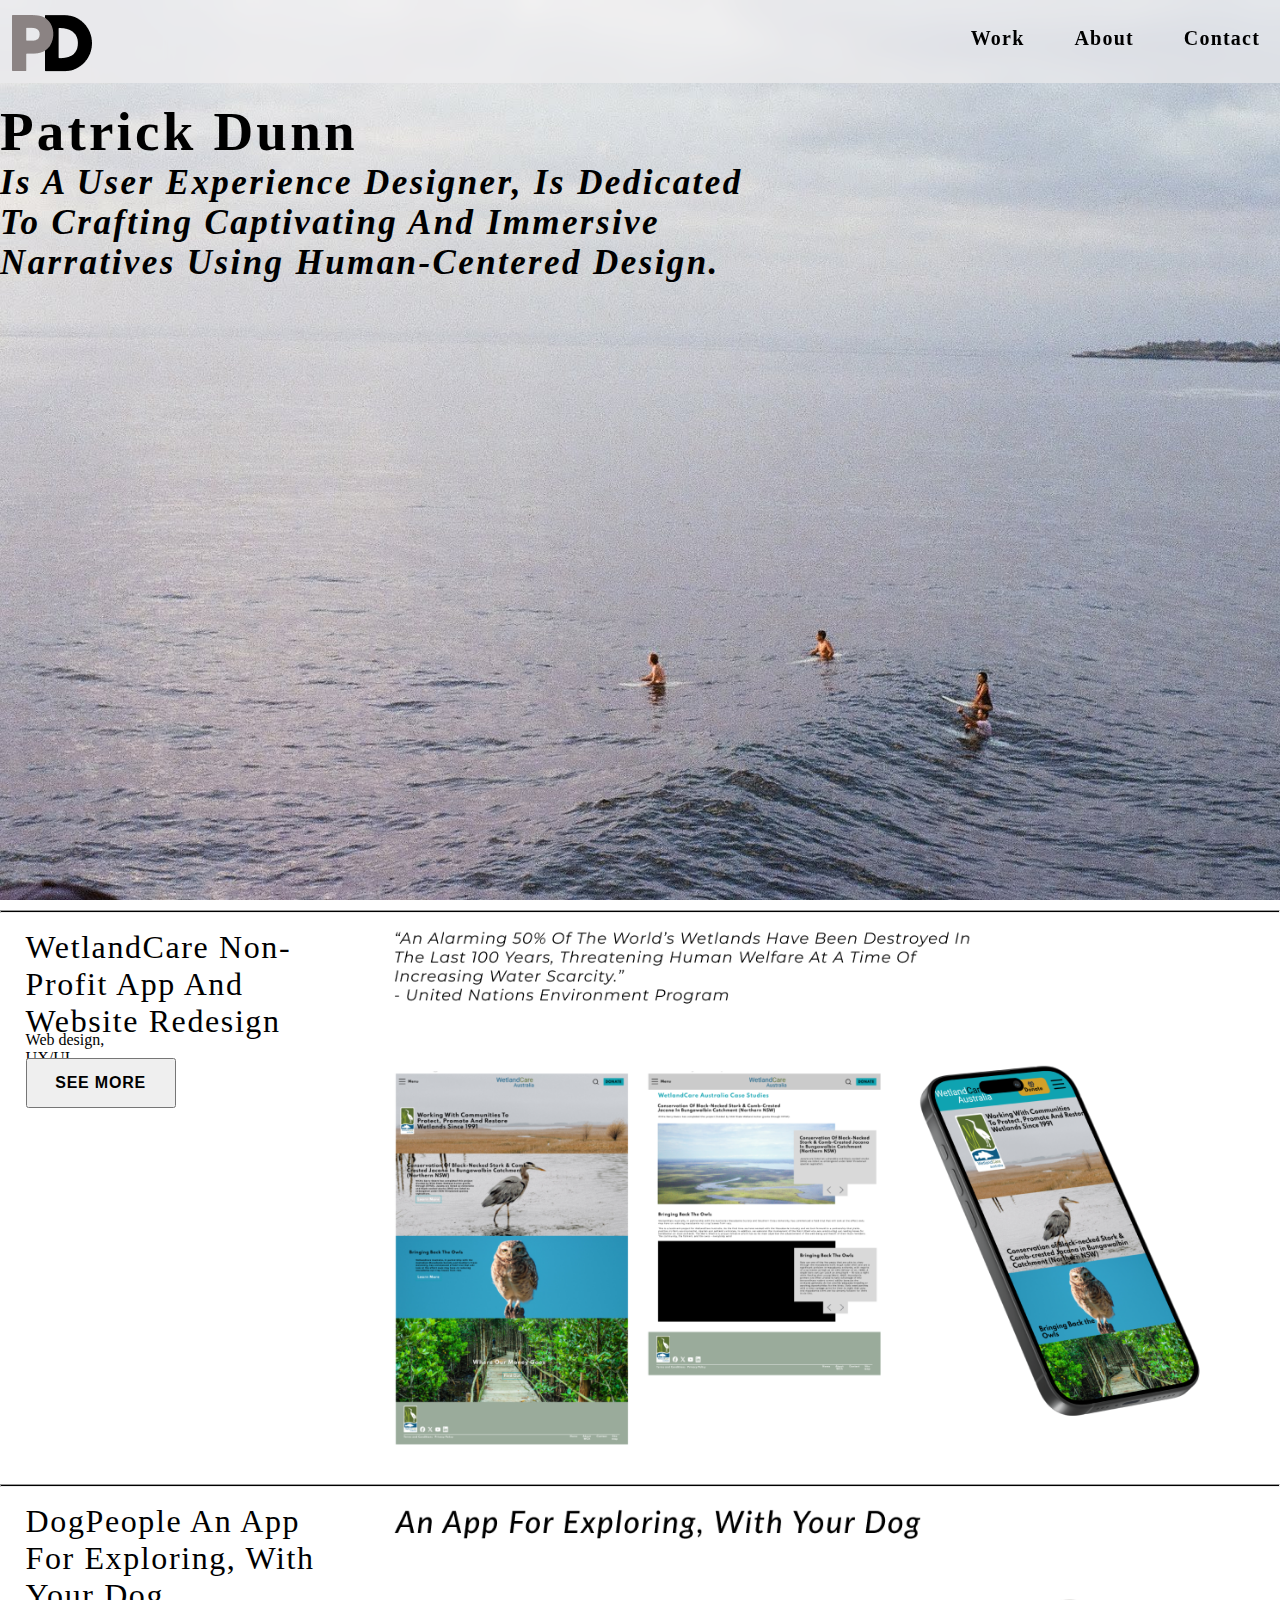
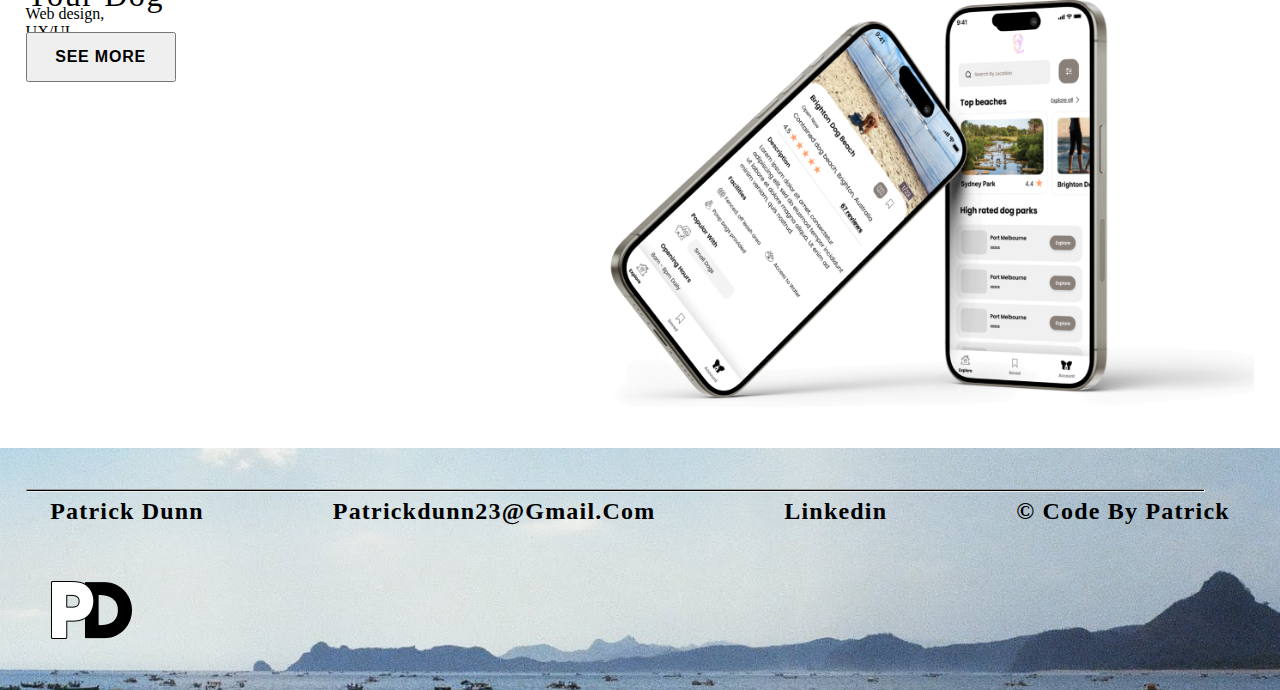
==== index.html @ 3eb5d80b "Commit" ====
<!DOCTYPE html>
<html>
    <head>
        <link rel="stylesheet" href="css/style.css">
        <title>
        </title>
    </head>
    <body>
    <div class="heroimg">
        
    <!--Header and Nav       -->
        <header >
            <div class="inline-block ">
                <div class="logo">
                    <img src="images/PD Logo.png" alt="">
                </div>
            <ul class="inline-block Nav">
                <li class="NavBut">Work </li> 
                <li class="NavBut">About</li>
                <li class="NavBut">Contact</li>
            </ul>
            </div>
        </header>
        
        <!--Hero Image and words       -->
        <section >
            <h1>Patrick Dunn
            </h1>
            <h2>Is a user experience  designer, 
                is dedicated to crafting  captivating 
                and immersive narratives 
                using human-centered design.
            </h2>
        </section>
    </div>

        <!--WetlandCare section        -->
        <hr class="hrcase">
        <section class="casestudy">
                
                <div>
                    <h4>WetlandCare
                        non-profit app 
                        and website 
                        redesign
                    </h4>

                    <p class="skills">Web design, UX/UI</p>
                    <button class="button">See More</button>
                </div>
                <div >
                    <img src="images/wetlandhero.png" alt="" class="caseimage">
                </div>
            </section>

        <!--Dog People section        -->
            <hr class="hrcase">
        <section class="casestudy"> 
                <div>
                    <h4>DogPeople
                        An App for 
                        exploring, with
                        your dog
                    </h4>

                    <p class="skills">Web design, UX/UI</p>
                    <button class="button">See More</button>
                </div>
                    
                <div >
                    <img src="images/dogapphero.png" alt="" class="caseimage">
                </div>
            </section>
            
        
          <!--Footer section        -->  
        <footer>
            
            <ul class="footername">
        
                <li>Patrick Dunn</li>
                <li >patrickdunn23@gmail.com</li>
                <li>Linkedin</li>
                <li>© Code by Patrick</li>
            </ul>
            <hr class="hrfooter">
            <ul > 
            </ul>
            <div class="footerlogo ">
                <img src="images/pd 2 logo.png" alt="">
            </div>
        </footer>
    </body>

</html>
---- css/style.css ----
* {
    margin: 0;
    padding: 0;
    box-sizing: border-box;
}

.inline-block {
    display:flex;
    padding: 10px; 
}
body{
    margin: 0;
}

header{
width: 100%;
z-index: 1000;
background: rgba(241, 240, 242, 0.60);
backdrop-filter: blur(10px);
position: fixed;

}

.logo{
    display: flex;
    align-items: center; 
}

.Nav{
    width: 70%;
    display: inline-flex;
    justify-content: flex-end;
    align-items: center;
    gap: 50px;
    margin-left: auto;
    color: black;
    font-family: Lato;
    font-size: 20px;
    font-style: normal;
    font-weight: 800;
    line-height: normal;
    letter-spacing: 1.2px;
    text-transform: capitalize; 
}

.NavBut{
height: 30px;
}
.NavBut:hover{
    text-shadow:  0px 0px 7px #EF9A63; 
}

.button{
    color: black;
    font-size: 16px;
    font-family:Arial, Helvetica, sans-serif;
    font-weight: 800;
    text-transform: uppercase;
    letter-spacing: 0.8px;
    word-wrap: break-word;
    width: 150px;
    height: 50px;
    flex-shrink: 0;
}

footer{
    background-image: url(../images/homepagerfooterimage.png);
    background-repeat: no-repeat;
    background-size: cover;
    padding: 2%;
}



.footerlogo{
    display: flex;
    justify-content: flex-start;
    align-items: center;
    padding: 2%;
}

.footername{
    display: flex;
    vertical-align: top;
    padding: 2%;
    justify-content: space-between; 
    color: #000;
    font-family: Lato;
    font-size: 24px;
    font-style: normal;
    font-weight: 800;
    line-height: normal;
    letter-spacing: 1.2px;
    text-transform: capitalize;
}

ul li {
    display: inline-block;
    vertical-align: top;
}

.heroimg{
    background-image: url(../images/homepagehero.jpg);
    background-size: cover;
    background-repeat: no-repeat;
    height: 100vh;
}

h1{
    display: flex;
    padding-top: 100px;
    padding-right: 27px;
    align-items: center;
    flex-shrink: 0;
    color: #000;
    font-family: Lato;
    font-size: 55px;
    font-style: normal;
    font-weight: 800;
    line-height: normal;
    letter-spacing: 3.2px;
    text-transform: capitalize;
}

h2{
    display: flex;
    width: 800px;
    
    padding: 0px 16px 13px 0px;
    align-items: center;
    flex-shrink: 0;
    color: #000;
    font-family: Lato;
    font-size: 35px;
    font-style: italic;
    font-weight: 700;
    line-height: normal;
    letter-spacing: 2.4px;
    text-transform: capitalize;
}

h4{
    color: #000;
    font-family: Lato;
    font-size: 32px;
    font-style: normal;
    font-weight: 500;
    line-height: normal;
    letter-spacing: 1.6px;
    text-transform: capitalize;
    width: 300px;
}


.skills{
    display: flex;
    width: 121px;
    height: 18px;
    justify-content: center;
    align-items: center;
    flex-shrink: 0;
}

.casestudy{
    width: cover;
    display: grid;
    grid-template-columns: 30% 70% ;
    padding: 2%;
}

.caseimage{
   width: 100%;
   height: auto;
}

.hrcase{
    background-color: black;
    height: 3px;
    width: 100%;
   transform: translateY(10px);
}
.hrfooter{
    background-color: black;
    height: 3px;
    width: 96%;
   transform: translateY(-60px);
}

.headerPadding{
    height: 400px;
    padding-top: 100px;
    
}
.hrabout{
    background-color: black;
    height: 3px;
    width: 100%;
}
.flexContainer{
    display: flex;
    margin: 10px;
    padding: 10px;

}
.metext{
    color: #000;
    font-family: Lato;
    font-size: 24px;
    font-style: normal;
    font-weight: 500;
    line-height: normal;
    letter-spacing: 1.6px;
    text-transform: capitalize;
    width: 300px;
}

#row {
    background-color: #FFF7DE;
    
  }

  .flex_item {
    padding:10px;
    margin: 10px;
    background-color: orange;
    color: white;
  }
  .profilePic{
    width: 60%;
  }
  .footerBackround{

  }
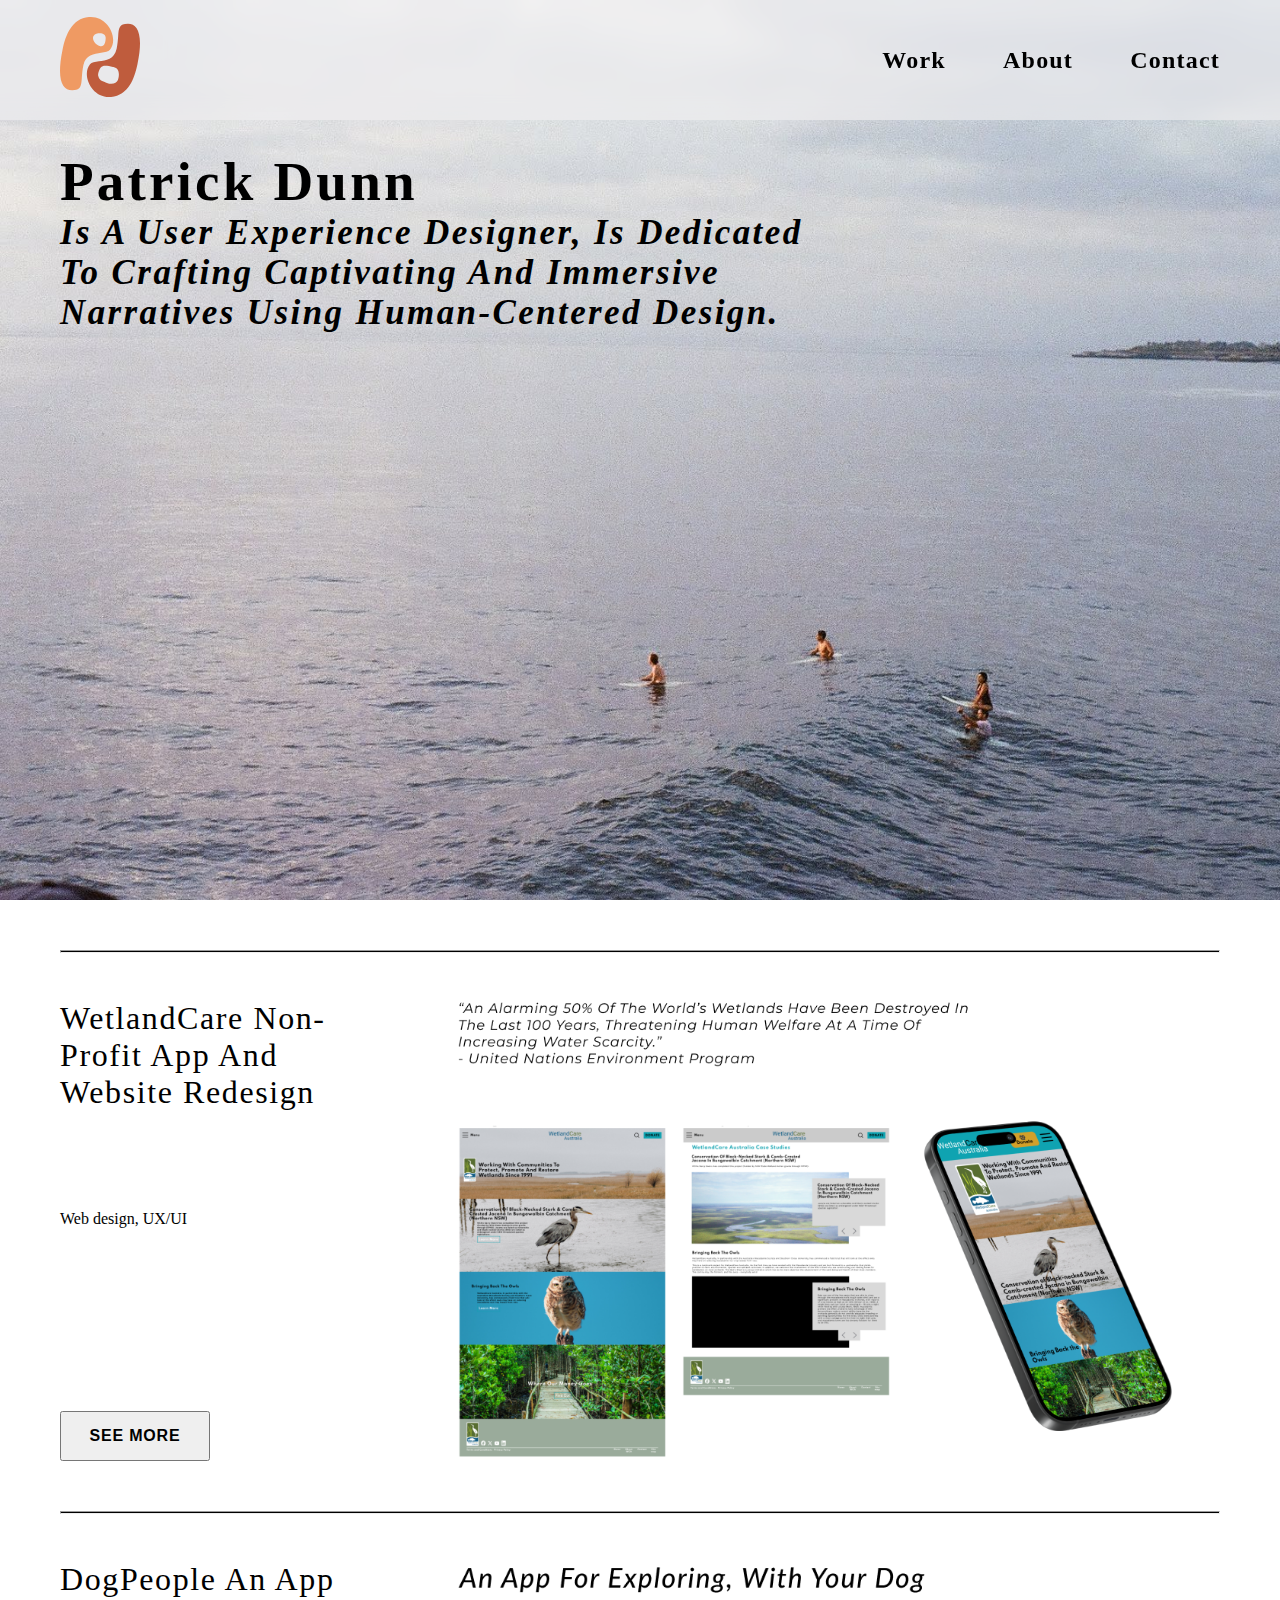
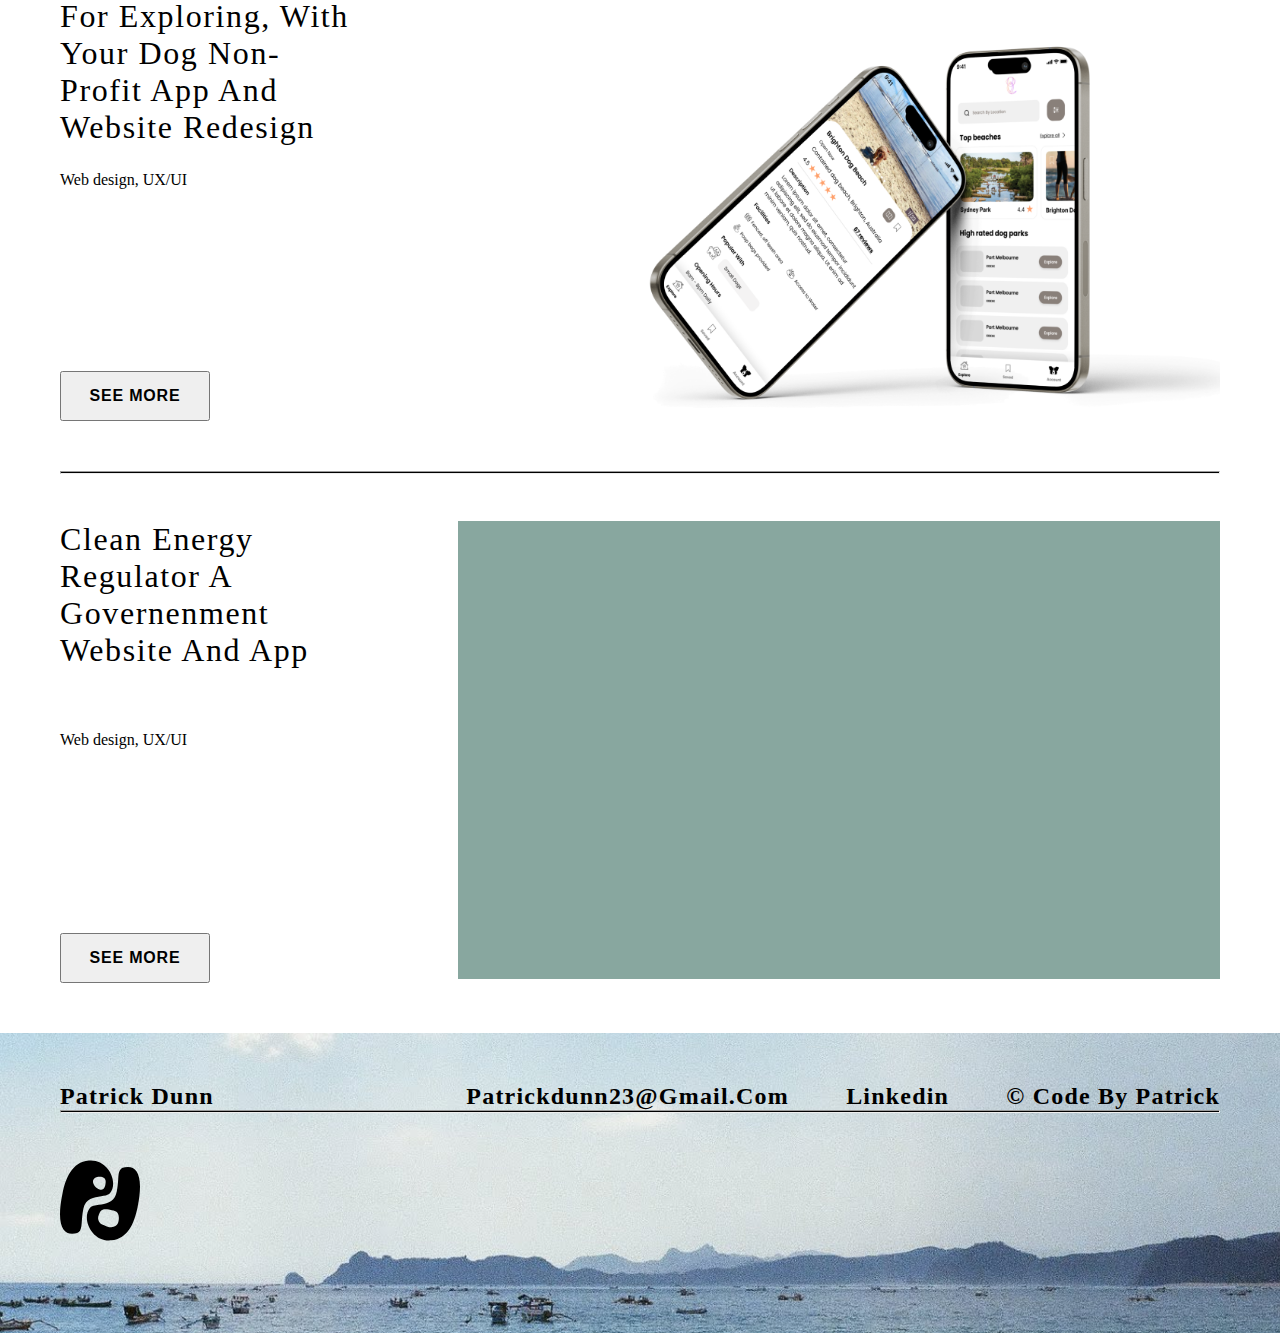
==== commit 601373d5: "working" ====
--- a/index.html
+++ b/index.html
@@ -9,16 +9,20 @@
     <div class="heroimg">
         
     <!--Header and Nav       -->
-        <header >
-            <div class="inline-block ">
-                <div class="logo">
-                    <img src="images/PD Logo.png" alt="">
-                </div>
-            <ul class="inline-block Nav">
-                <li class="NavBut">Work </li> 
-                <li class="NavBut">About</li>
-                <li class="NavBut">Contact</li>
-            </ul>
+    <header>
+     
+        <div class="head">
+            <ul class="headerContents">
+                    <div class="headerSpacing">
+                        <img src="images/New Logo.svg" alt="">
+                    </div>
+                    <div >
+                        <li class="navoptions">Work</li>
+                        <li class="navoptions">About</li>
+                        <li class="navoptions">Contact </li>
+                    </div>
+                  
+                </ul>            
             </div>
         </header>
         
@@ -33,62 +37,87 @@
             </h2>
         </section>
     </div>
+<!--WetlandCare section        -->
+<hr class="hrcase">
+<section class="WorkGrid">
+        
+        <div class="gridRows">
+            <h4 class="caseTitle">WetlandCare
+                non-profit app 
+                and website 
+                redesign
+            </h4>
 
-        <!--WetlandCare section        -->
-        <hr class="hrcase">
-        <section class="casestudy">
-                
-                <div>
-                    <h4>WetlandCare
-                        non-profit app 
-                        and website 
-                        redesign
-                    </h4>
+            <p class="skills">Web design, UX/UI</p>
+            <div class="caseButton">
+            <button class="button">See More</button>
+            </div>
+        </div>
+        <div>
+            <img src="images/wetlandhero.png" alt="" class="caseimage">
+        </div>
+    </section>
 
-                    <p class="skills">Web design, UX/UI</p>
-                    <button class="button">See More</button>
-                </div>
-                <div >
-                    <img src="images/wetlandhero.png" alt="" class="caseimage">
-                </div>
-            </section>
+<!--Dog People section        -->
+<hr class="hrcase">
+<section class="WorkGrid ">
+        
+        <div class="gridRows ">
+            <h4 class="caseTitle">DogPeople An App For Exploring, With Your Dog
+                non-profit app 
+                and website 
+                redesign
+            </h4>
 
-        <!--Dog People section        -->
-            <hr class="hrcase">
-        <section class="casestudy"> 
-                <div>
-                    <h4>DogPeople
-                        An App for 
-                        exploring, with
-                        your dog
-                    </h4>
+            <p class="skills">Web design, UX/UI</p>
+            <div class="caseButton">
+            <button class="button">See More</button>
+            </div>
+        </div>
+        <div>
+            <img src="images/dogapphero.png" alt="" class="caseimage">
+        </div>
+    </section>
 
-                    <p class="skills">Web design, UX/UI</p>
-                    <button class="button">See More</button>
-                </div>
-                    
-                <div >
-                    <img src="images/dogapphero.png" alt="" class="caseimage">
-                </div>
-            </section>
+    <!--CER section        -->
+<hr class="hrcase">
+<section class="WorkGrid ">
+        
+        <div class="gridRows ">
+            <h4 class="caseTitle">Clean Energy Regulator a Governenment Website and App
+            </h4>
+
+            <p class="skills">Web design, UX/UI</p>
+            <div class="caseButton">
+            <button class="button">See More</button>
+            </div>
+        </div>
+        <div>
+            <img src="images/Rectangle 115.png" alt="" class="caseimage">
+        </div>
+    </section>
+          <!--Footer section        -->  
+          <footer>
+            <div class="homefooterBackground">
+            <ul class="footername">
+                    <div class="name">
+                        <li>Patrick Dunn</li>
+                    </div>
+                    <div >
+                        <li class="footerContact">patrickdunn23@gmail.com</li>
+                        <li class="footerContact">Linkedin</li>
+                        <li class="footerContact">© Code by Patrick </li>
+                    </div>
+                    <hr class="hrfooter">
+                </ul>
+
             
-        
-          <!--Footer section        -->  
-        <footer>
-            
-            <ul class="footername">
-        
-                <li>Patrick Dunn</li>
-                <li >patrickdunn23@gmail.com</li>
-                <li>Linkedin</li>
-                <li>© Code by Patrick</li>
-            </ul>
-            <hr class="hrfooter">
             <ul > 
             </ul>
             <div class="footerlogo ">
-                <img src="images/pd 2 logo.png" alt="">
+                <img src="images/New Logo-Black.svg" alt="">
             </div>
+        
         </footer>
     </body>
 
--- a/css/style.css
+++ b/css/style.css
@@ -3,51 +3,59 @@
     padding: 0;
     box-sizing: border-box;
 }
-
-.inline-block {
-    display:flex;
-    padding: 10px; 
-}
+  /* Header Section................. */
+
+  header{
+    display: flex;
+    top: 0;
+    height: 120px !important;
+    width: 100%;
+    z-index: 1000;
+    background: rgba(241, 240, 242, 0.60);
+    backdrop-filter: blur(10px);
+    position: fixed;
+    }
+
+  .headerContents{
+    display: flex;
+    vertical-align: top;  
+    justify-content: space-between; 
+    color: #000;
+    font-family: Lato;
+    font-size: 24px;
+    font-style: normal;
+    font-weight: 800;
+    line-height: normal;
+    letter-spacing: 1.2px;
+    text-transform: capitalize;
+    margin-left: 60px;
+    margin-right: 60px;
+    height:120px;
+    align-items: center;
+}
+
+.headerSpacing{
+    align-items: center;
+}
+
+.head{
+    width: 100%;
+}
+
+.navoptions{
+    padding-left: 50px;
+  
+}
+
+.navoptions:hover{
+    text-shadow:  0px 0px 7px #EF9A63; 
+}
+
+  /* Body Section................. */
+
 body{
     margin: 0;
-}
-
-header{
-width: 100%;
-z-index: 1000;
-background: rgba(241, 240, 242, 0.60);
-backdrop-filter: blur(10px);
-position: fixed;
-
-}
-
-.logo{
-    display: flex;
-    align-items: center; 
-}
-
-.Nav{
-    width: 70%;
-    display: inline-flex;
-    justify-content: flex-end;
-    align-items: center;
-    gap: 50px;
-    margin-left: auto;
-    color: black;
-    font-family: Lato;
-    font-size: 20px;
-    font-style: normal;
-    font-weight: 800;
-    line-height: normal;
-    letter-spacing: 1.2px;
-    text-transform: capitalize; 
-}
-
-.NavBut{
-height: 30px;
-}
-.NavBut:hover{
-    text-shadow:  0px 0px 7px #EF9A63; 
+    padding: 0;
 }
 
 .button{
@@ -62,53 +70,20 @@
     height: 50px;
     flex-shrink: 0;
 }
-
-footer{
-    background-image: url(../images/homepagerfooterimage.png);
-    background-repeat: no-repeat;
-    background-size: cover;
-    padding: 2%;
-}
-
-
-
-.footerlogo{
-    display: flex;
-    justify-content: flex-start;
-    align-items: center;
-    padding: 2%;
-}
-
-.footername{
-    display: flex;
-    vertical-align: top;
-    padding: 2%;
-    justify-content: space-between; 
-    color: #000;
-    font-family: Lato;
-    font-size: 24px;
-    font-style: normal;
-    font-weight: 800;
-    line-height: normal;
-    letter-spacing: 1.2px;
-    text-transform: capitalize;
-}
-
-ul li {
-    display: inline-block;
-    vertical-align: top;
-}
-
+/* Homepage ................. */
 .heroimg{
     background-image: url(../images/homepagehero.jpg);
     background-size: cover;
     background-repeat: no-repeat;
     height: 100vh;
+    margin-bottom: 50px;
+   
 }
 
 h1{
     display: flex;
-    padding-top: 100px;
+    padding-top: 150px;
+    margin-left: 60px;
     padding-right: 27px;
     align-items: center;
     flex-shrink: 0;
@@ -125,7 +100,7 @@
 h2{
     display: flex;
     width: 800px;
-    
+    margin-left: 60px;
     padding: 0px 16px 13px 0px;
     align-items: center;
     flex-shrink: 0;
@@ -139,6 +114,114 @@
     text-transform: capitalize;
 }
 
+.headerPadding{
+    margin-top: 150px;
+    margin-left: 60px;
+    margin-right: 60px;
+    margin-bottom: 100px;
+}
+
+.backgroundPadding{
+    margin-left: 60px;
+    margin-right: 60px;
+    margin-bottom: 100px;
+}
+
+/* About Page................. */
+.hrabout{
+    background-color: black;
+    height: 3px;
+    width: 100%;
+}
+.flexContainer{
+    display: flex; 
+    justify-content: space-between;
+}
+
+.metext{
+    color: black;
+    font-family: Lato;
+    font-size: 24px;
+    font-style: normal;
+    font-weight: 500;
+    line-height: normal;
+    letter-spacing: 1.6px;
+    width: 30%;
+}
+
+  .flex_item {
+    margin-top: 30px;
+  }
+  .profilePic{
+    max-width: 60%;
+    height: auto;
+    align-items: flex-end;
+  }
+  
+  .container{
+    position: relative;
+  }
+
+  .backgroundText{
+    color: #000;
+    font-family: Lato;
+    font-size: 18px;
+    font-style: normal;
+    font-weight: 400;
+    line-height: normal;
+    letter-spacing: 0.9px;
+    margin-top: 30px;
+  }
+
+  .resumeSpacing{
+    margin-left: 60px;
+    margin-right: 60px;
+    width: calc(100% - 120px);
+    height: 200px;
+}
+
+/* Work Page................. */
+
+.caseIntro{
+    display: flex; 
+    justify-content: space-between;
+    margin-top: 150px;
+}
+
+.hrcase{
+    background-color: black;
+    height: 3px;
+    width: calc(100% - 120px);
+    position: absolute;
+    margin-left: 60px;
+}
+
+.WorkGrid{
+    width: cover;
+    display: grid;
+    grid-template-columns: 30% 70% ;
+    margin-left: 60px;
+    margin-right: 60px;
+    padding-top: 50px;
+    margin-bottom: 50px;
+    
+}
+.gridRows{
+    display: grid;
+    grid-template-rows:  minmax(auto, 200px) auto 80px;
+   
+}
+
+.caseimage{
+   width: 100%;
+   padding-left: 50px;
+}
+
+.skills{
+  padding-top: 10px;
+
+}
+
 h4{
     color: #000;
     font-family: Lato;
@@ -148,86 +231,103 @@
     line-height: normal;
     letter-spacing: 1.6px;
     text-transform: capitalize;
-    width: 300px;
-}
-
-
-.skills{
-    display: flex;
-    width: 121px;
-    height: 18px;
-    justify-content: center;
-    align-items: center;
-    flex-shrink: 0;
-}
-
+    padding-right: 50px;
+}
+
+.caseButton{
+  
+    display: flex;
+    justify-content: flex-start;
+    align-items: end;
+}
+
+
+  /* Footer Section................. */
+ .name{
+    margin-top: 50px;
+    
+    
+ }
+ .footerContact{
+    margin-top: 50px;
+    padding-left: 50px;
+ }
+
+ .hrfooter{
+    background-color: black;
+    height: 3px;
+    width: calc(100% - 120px);
+    position: absolute;
+    bottom: 0;
+   transform: translateY(-220px);
+}
+
+.footer {
+    position: relative;
+    min-height: 300px;
+    z-index: 1;
+    
+}
+footer {
+    min-height: 300px; 
+    
+}
+.footerBackground {
+
+    background-image: url(../images/Mask\ group.png);
+    background-repeat: no-repeat;
+    background-size: cover;
+    height: 300px; 
+
+    position: relative;
+    z-index: 1;
+
+}
+
+.homefooterBackground {
+
+    background-image: url(../images/homepagerfooterimage.png);
+    background-repeat: no-repeat;
+    background-size: cover;
+    height: 300px; 
+
+    position: relative;
+    z-index: 1;
+
+}
+.footerlogo{
+    display: flex;
+    justify-content: flex-start;
+    margin-left: 60px;
+    margin-top: 50px;
+    
+}
+
+.footername{
+    display: flex;
+    vertical-align: top;  
+    justify-content: space-between; 
+    color: #000;
+    font-family: Lato;
+    font-size: 24px;
+    font-style: normal;
+    font-weight: 800;
+    line-height: normal;
+    letter-spacing: 1.2px;
+    text-transform: capitalize;
+    margin-left: 60px;
+    margin-right: 60px;
+}
+
+ul li {
+    display: inline-block;
+    vertical-align: top;
+}
+
+/* New header Section................. */
 .casestudy{
     width: cover;
     display: grid;
     grid-template-columns: 30% 70% ;
     padding: 2%;
-}
-
-.caseimage{
-   width: 100%;
-   height: auto;
-}
-
-.hrcase{
-    background-color: black;
-    height: 3px;
-    width: 100%;
-   transform: translateY(10px);
-}
-.hrfooter{
-    background-color: black;
-    height: 3px;
-    width: 96%;
-   transform: translateY(-60px);
-}
-
-.headerPadding{
-    height: 400px;
-    padding-top: 100px;
-    
-}
-.hrabout{
-    background-color: black;
-    height: 3px;
-    width: 100%;
-}
-.flexContainer{
-    display: flex;
-    margin: 10px;
-    padding: 10px;
-
-}
-.metext{
-    color: #000;
-    font-family: Lato;
-    font-size: 24px;
-    font-style: normal;
-    font-weight: 500;
-    line-height: normal;
-    letter-spacing: 1.6px;
-    text-transform: capitalize;
-    width: 300px;
-}
-
-#row {
-    background-color: #FFF7DE;
-    
-  }
-
-  .flex_item {
-    padding:10px;
-    margin: 10px;
-    background-color: orange;
-    color: white;
-  }
-  .profilePic{
-    width: 60%;
-  }
-  .footerBackround{
-
-  }+}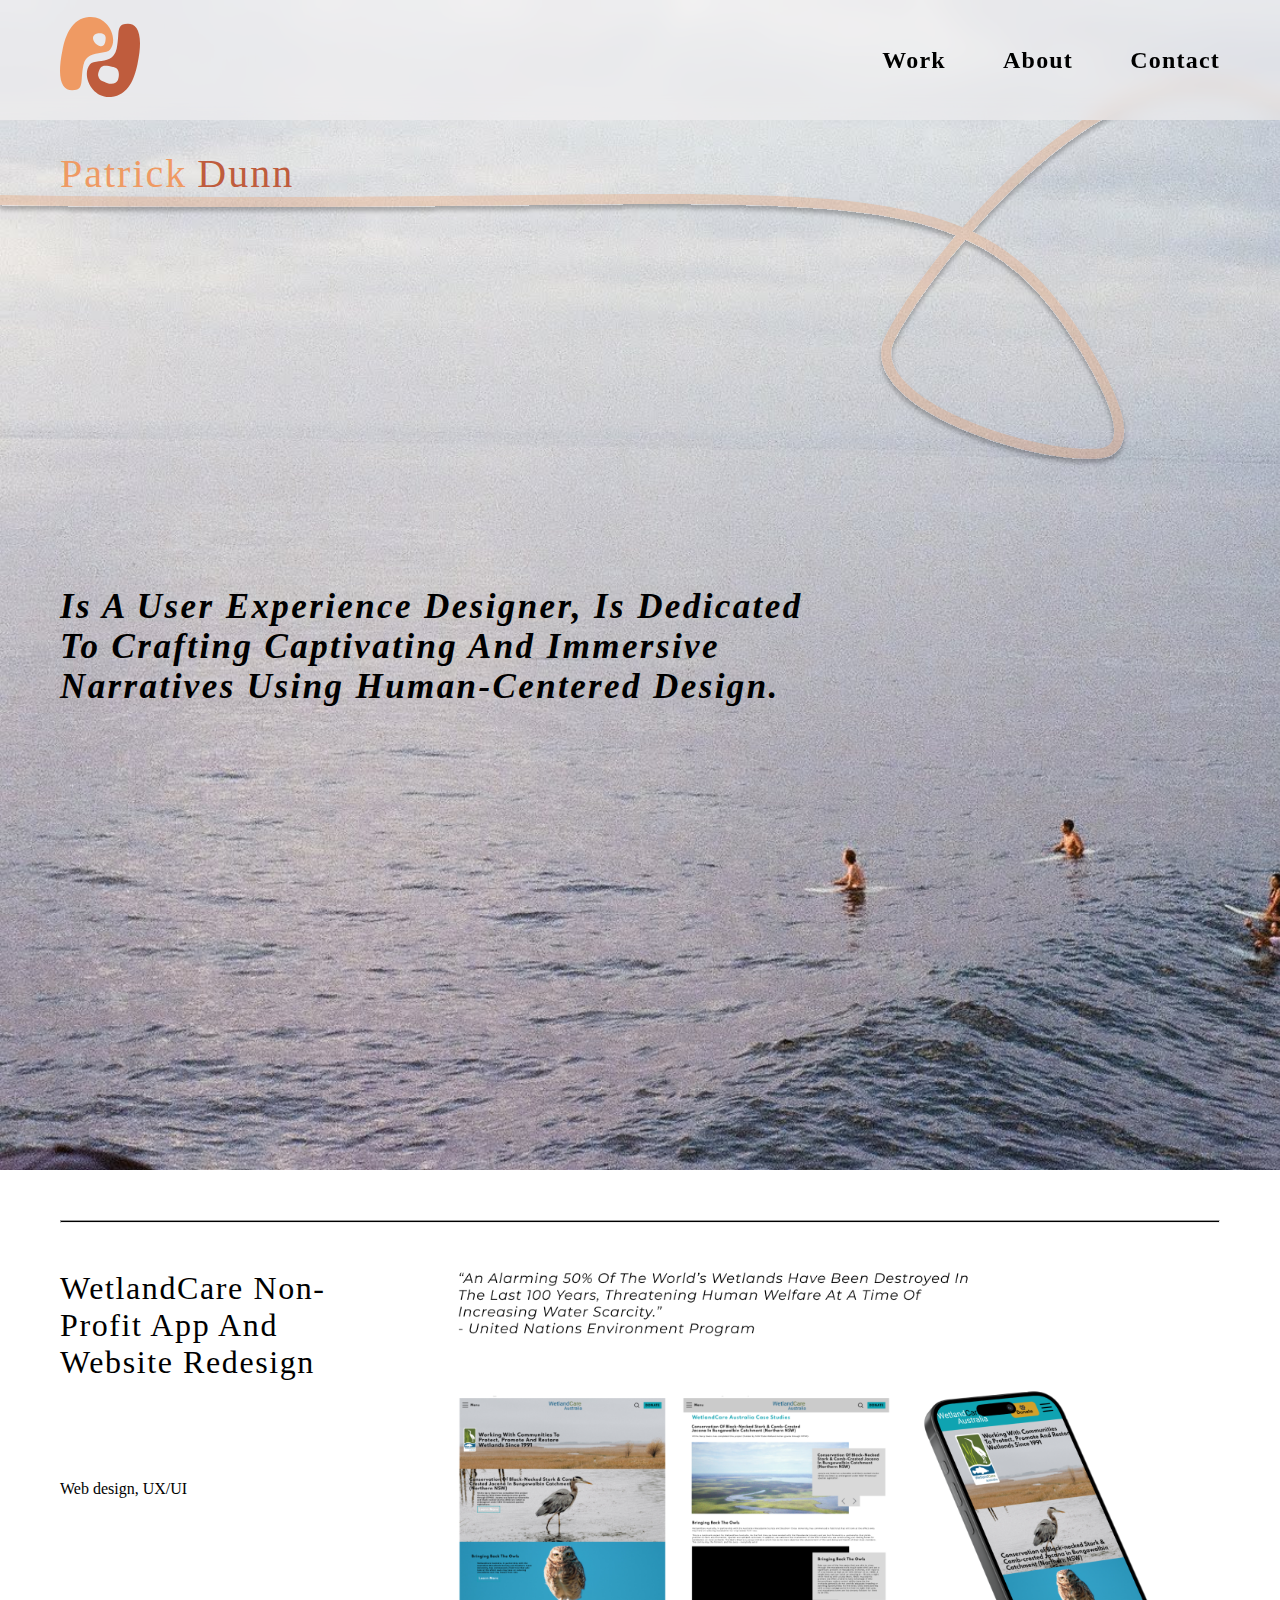
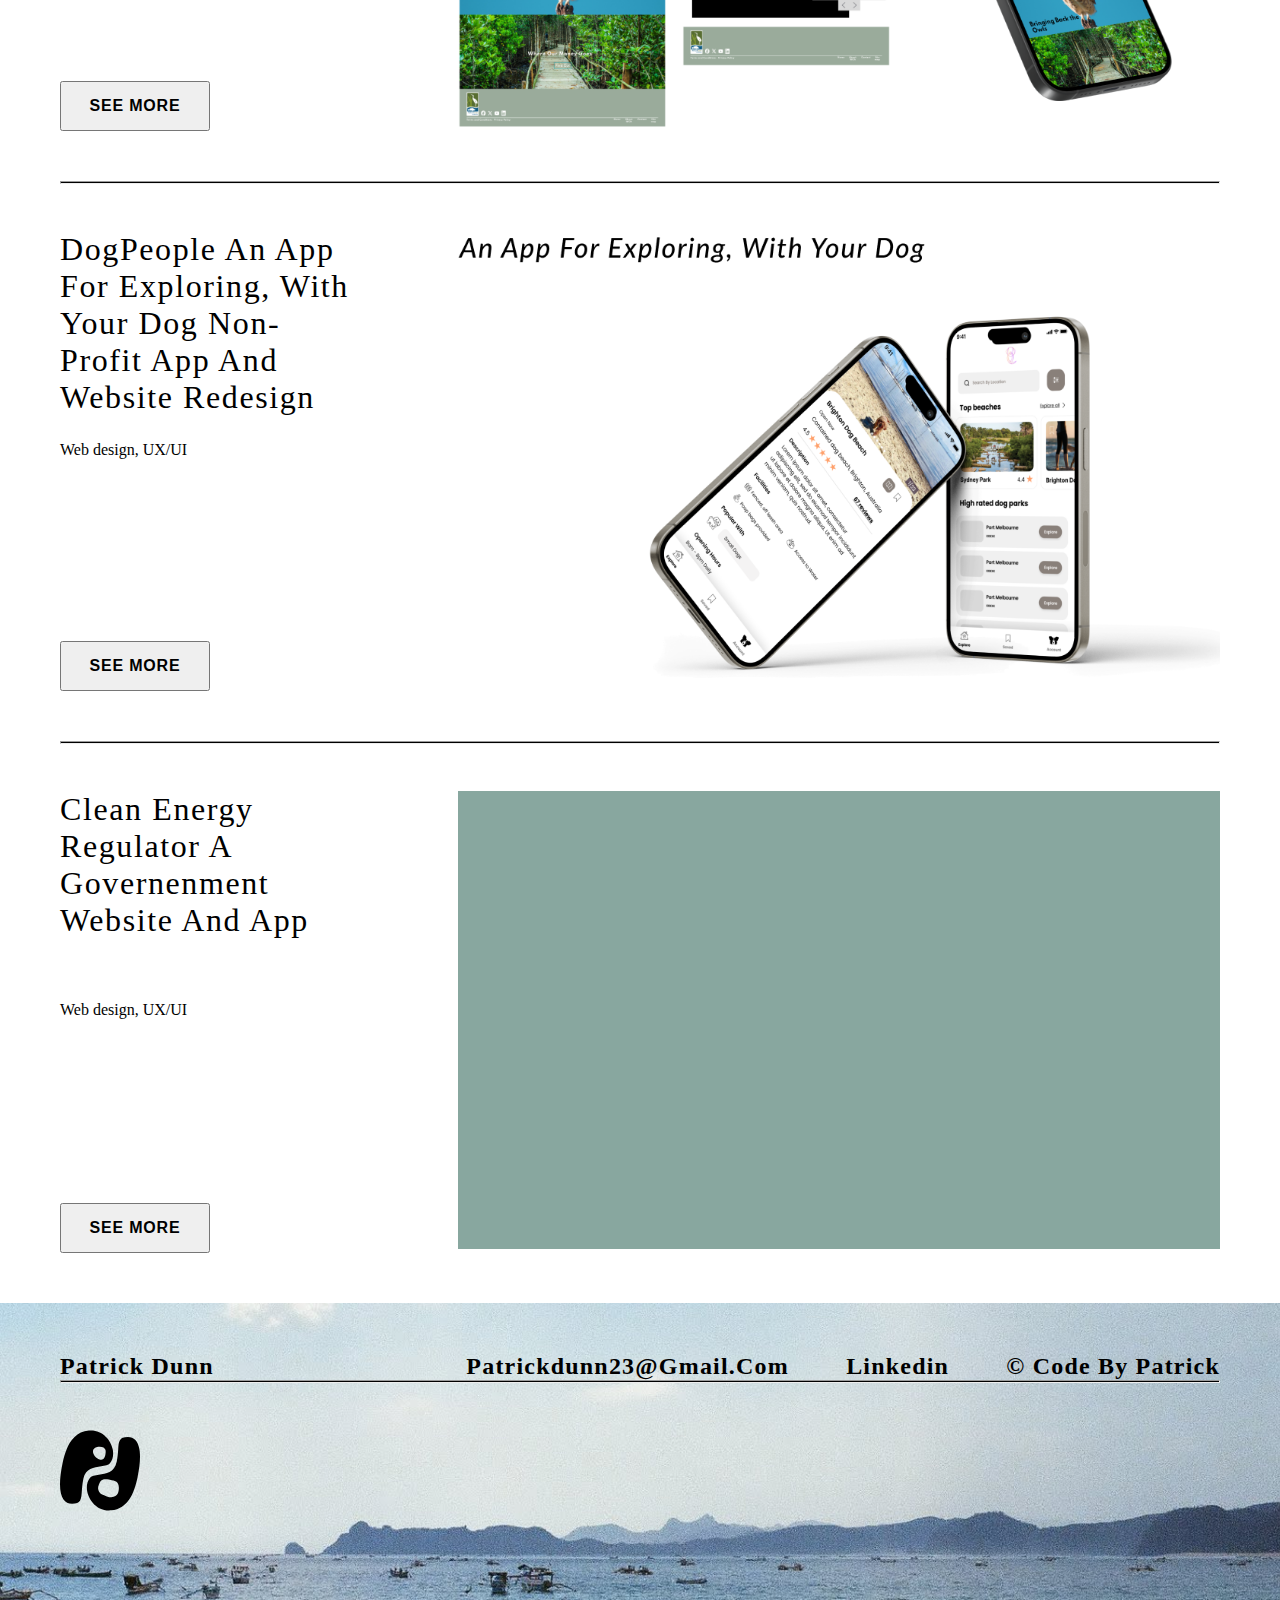
==== commit 47892501: "updates" ====
--- a/index.html
+++ b/index.html
@@ -14,12 +14,12 @@
         <div class="head">
             <ul class="headerContents">
                     <div class="headerSpacing">
-                        <img src="images/New Logo.svg" alt="">
+                        <a href="index.html"><img src="images/New Logo.svg" alt=""></a>
                     </div>
                     <div >
-                        <li class="navoptions">Work</li>
-                        <li class="navoptions">About</li>
-                        <li class="navoptions">Contact </li>
+                        <li class="navoptions"> <a href="work.html">Work</a></li>
+                        <li class="navoptions"><a href="about.html">About</a></li>
+                        <li class="navoptions"><a href="contact.html">Contact</a></li>
                     </div>
                   
                 </ul>            
@@ -28,13 +28,18 @@
         
         <!--Hero Image and words       -->
         <section >
-            <h1>Patrick Dunn
-            </h1>
+            <div class="heroPadding">
+            <h1>Patrick</h1> <h1 class="h1dark">Dunn</h1>
+        </div>
+        <div class="squiggle">
+        <img src="images/Squiggle.svg" alt="">
+        </div>
             <h2>Is a user experience  designer, 
                 is dedicated to crafting  captivating 
                 and immersive narratives 
                 using human-centered design.
             </h2>
+        
         </section>
     </div>
 <!--WetlandCare section        -->
@@ -96,6 +101,9 @@
             <img src="images/Rectangle 115.png" alt="" class="caseimage">
         </div>
     </section>
+
+   
+
           <!--Footer section        -->  
           <footer>
             <div class="homefooterBackground">
@@ -114,11 +122,15 @@
             
             <ul > 
             </ul>
-            <div class="footerlogo ">
-                <img src="images/New Logo-Black.svg" alt="">
+            <div class="footerlogo spinmMe ">
+             
+                <img class="spinMe" src="images/New Logo-Black.svg" alt="">
+            
             </div>
         
         </footer>
+
+        
     </body>
 
 </html>--- a/css/style.css
+++ b/css/style.css
@@ -32,6 +32,14 @@
     margin-right: 60px;
     height:120px;
     align-items: center;
+}
+
+a{
+    
+        
+       text-decoration: none;
+       color: black;
+        
 }
 
 .headerSpacing{
@@ -75,28 +83,37 @@
     background-image: url(../images/homepagehero.jpg);
     background-size: cover;
     background-repeat: no-repeat;
-    height: 100vh;
+    height: 130vh;
     margin-bottom: 50px;
    
 }
 
+.heroPadding{
+    padding-top:  150px;
+    margin-left: 60px;
+    margin-right: 60px;
+    display: flex;
+}
+
 h1{
-    display: flex;
-    padding-top: 150px;
-    margin-left: 60px;
-    padding-right: 27px;
+    
     align-items: center;
     flex-shrink: 0;
-    color: #000;
-    font-family: Lato;
-    font-size: 55px;
-    font-style: normal;
-    font-weight: 800;
-    line-height: normal;
-    letter-spacing: 3.2px;
-    text-transform: capitalize;
-}
-
+    color: #EF9A63;
+    font-family: knewave;
+    font-size: 40px;
+    font-style: normal;
+    font-weight: 400;
+    line-height: normal;
+    letter-spacing: 2px;
+    text-transform: capitalize;
+    
+   
+}
+.h1dark{
+    color: #BF5C3D;
+    padding-left: 10px;
+}
 h2{
     display: flex;
     width: 800px;
@@ -126,16 +143,22 @@
     margin-right: 60px;
     margin-bottom: 100px;
 }
-
+.squiggle{
+    display: flex;
+    width: 1000%;
+    transform: translateY(-120px);
+}
 /* About Page................. */
 .hrabout{
     background-color: black;
     height: 3px;
     width: 100%;
+    
 }
 .flexContainer{
     display: flex; 
     justify-content: space-between;
+    background-color: #EF9A63;
 }
 
 .metext{
@@ -300,7 +323,7 @@
     justify-content: flex-start;
     margin-left: 60px;
     margin-top: 50px;
-    
+    width: auto;
 }
 
 .footername{
@@ -324,10 +347,25 @@
     vertical-align: top;
 }
 
+.spinMe {
+    animation: spin 2s infinite;
+    animation-timing-function: linear;
+
+  }
+
+@keyframes spin {
+    from {transform: rotate(180deg);
+  
+    }
+    to {transform: rotate(-180deg);
+  
+    }}
+
+    
 /* New header Section................. */
 .casestudy{
     width: cover;
     display: grid;
     grid-template-columns: 30% 70% ;
     padding: 2%;
-}+}
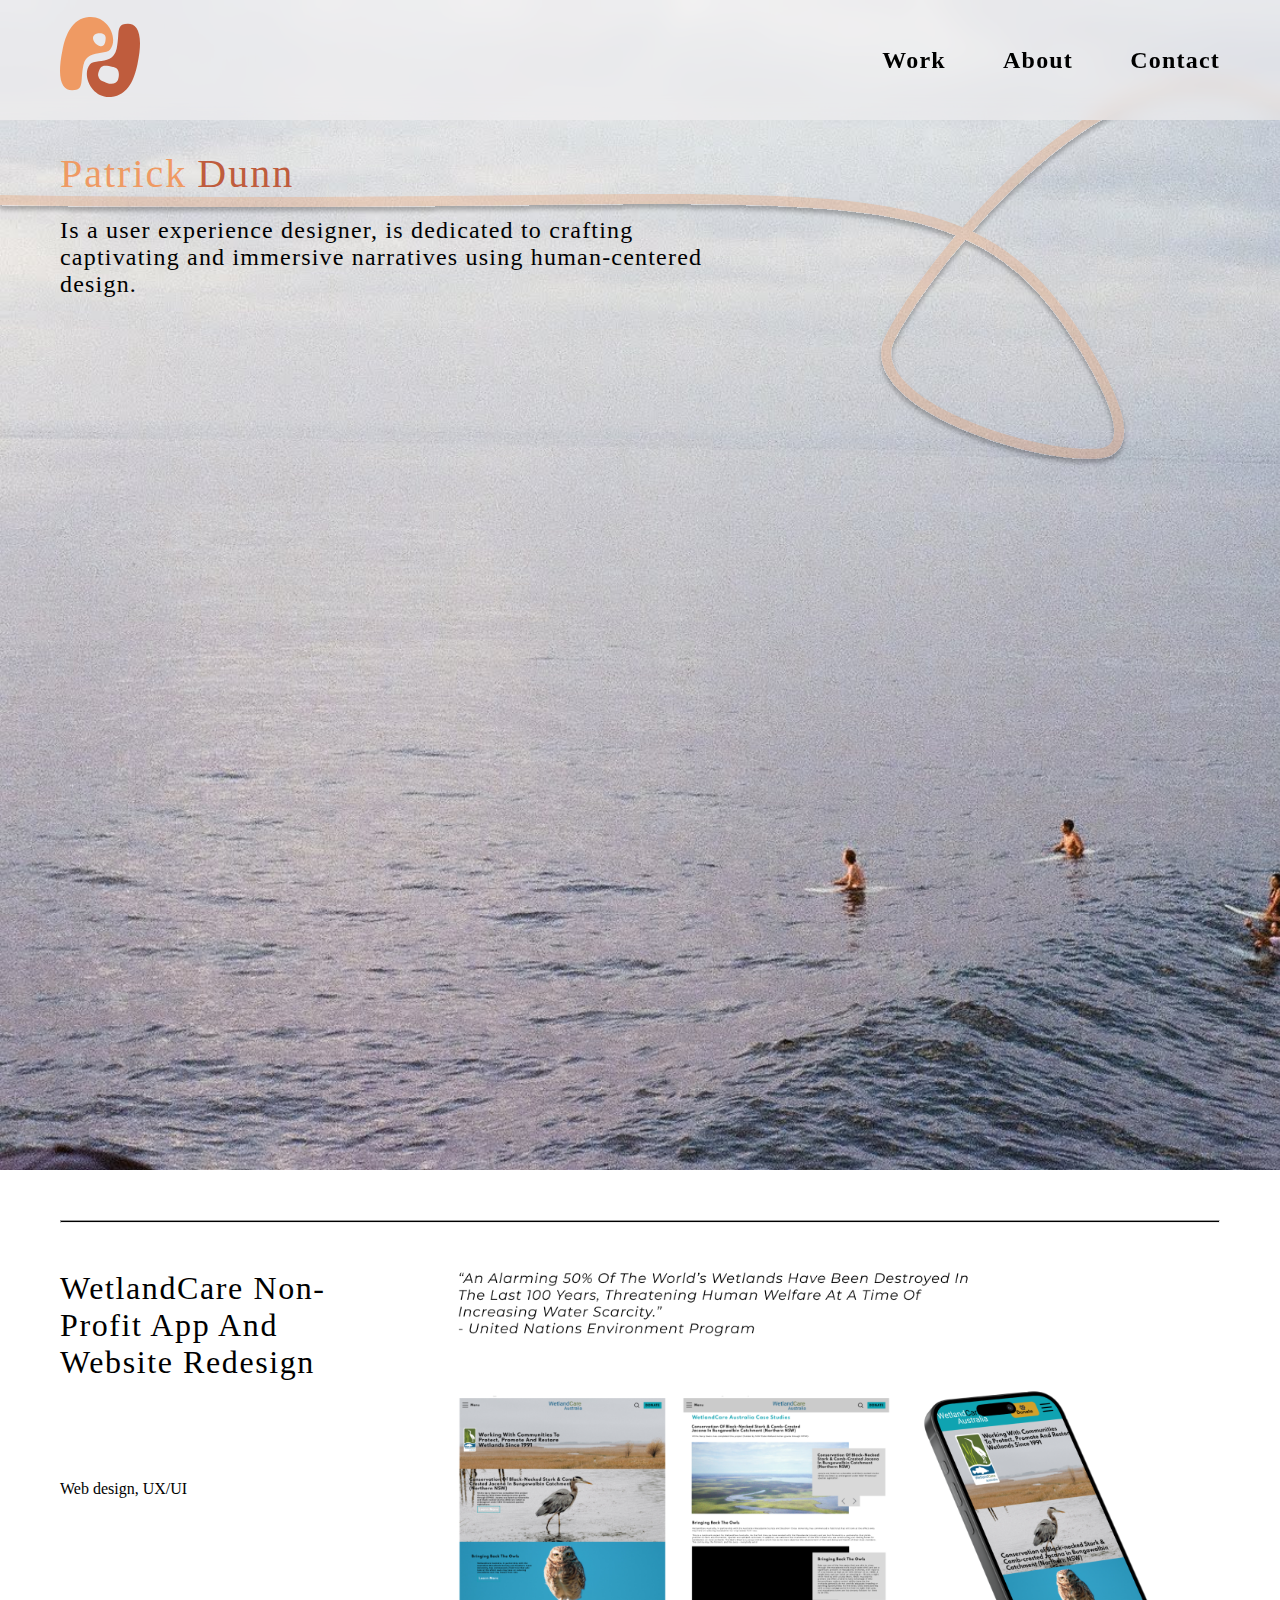
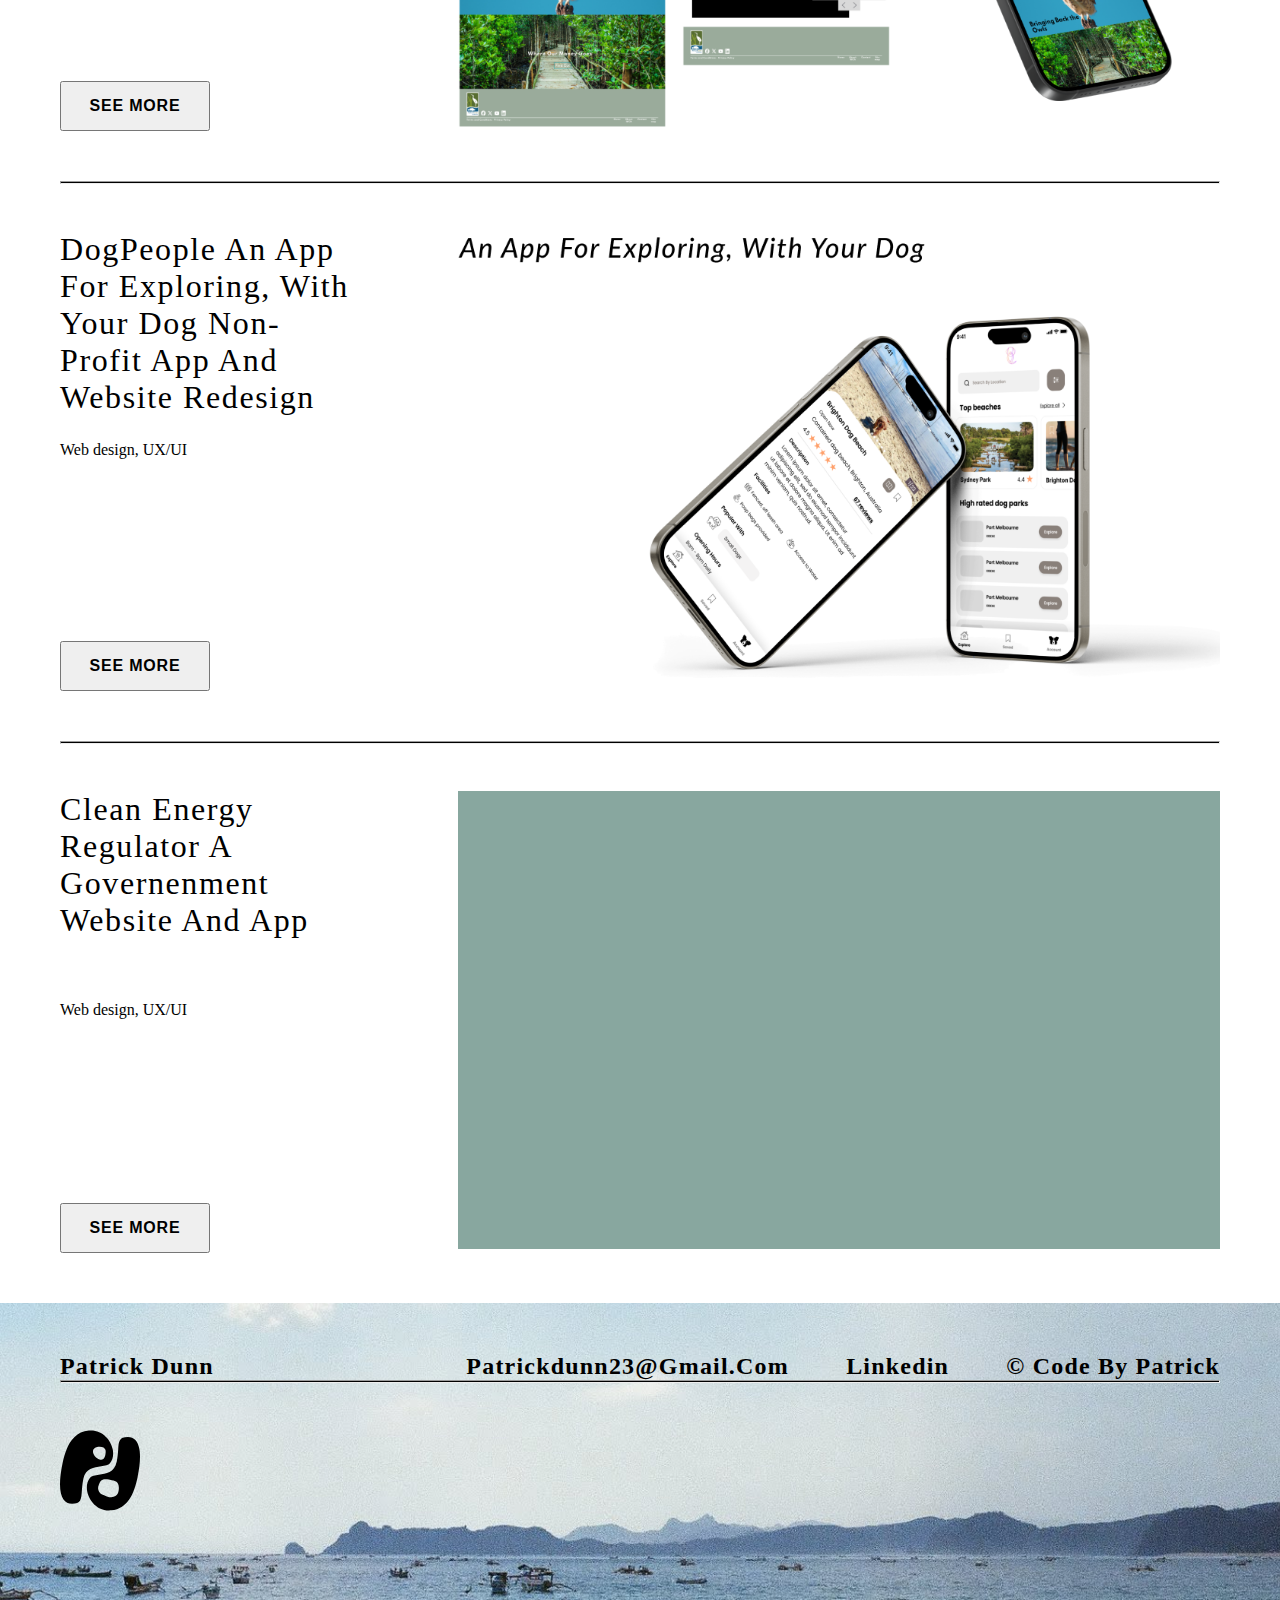
==== commit cf863664: "Good working state" ====
--- a/index.html
+++ b/index.html
@@ -33,12 +33,14 @@
         </div>
         <div class="squiggle">
         <img src="images/Squiggle.svg" alt="">
-        </div>
-            <h2>Is a user experience  designer, 
+        </div >
+        <div class="hometext">
+            <h2 >Is a user experience  designer, 
                 is dedicated to crafting  captivating 
                 and immersive narratives 
                 using human-centered design.
             </h2>
+        </div>
         
         </section>
     </div>
--- a/css/style.css
+++ b/css/style.css
@@ -96,7 +96,6 @@
 }
 
 h1{
-    
     align-items: center;
     flex-shrink: 0;
     color: #EF9A63;
@@ -107,28 +106,30 @@
     line-height: normal;
     letter-spacing: 2px;
     text-transform: capitalize;
-    
-   
-}
+
+}
+
 .h1dark{
     color: #BF5C3D;
     padding-left: 10px;
 }
+
 h2{
-    display: flex;
-    width: 800px;
-    margin-left: 60px;
-    padding: 0px 16px 13px 0px;
+    color: #000;
+    font-family: Ramona;
+    font-size: 24px;
+    font-style: normal;
+    font-weight: 400;
+    line-height: normal;
+    letter-spacing: 1.2px;
+ 
+}
+.hometext{
+    width: 700px;
+    margin-left: 60px;
+    transform: translateY(-370px);
     align-items: center;
     flex-shrink: 0;
-    color: #000;
-    font-family: Lato;
-    font-size: 35px;
-    font-style: italic;
-    font-weight: 700;
-    line-height: normal;
-    letter-spacing: 2.4px;
-    text-transform: capitalize;
 }
 
 .headerPadding{
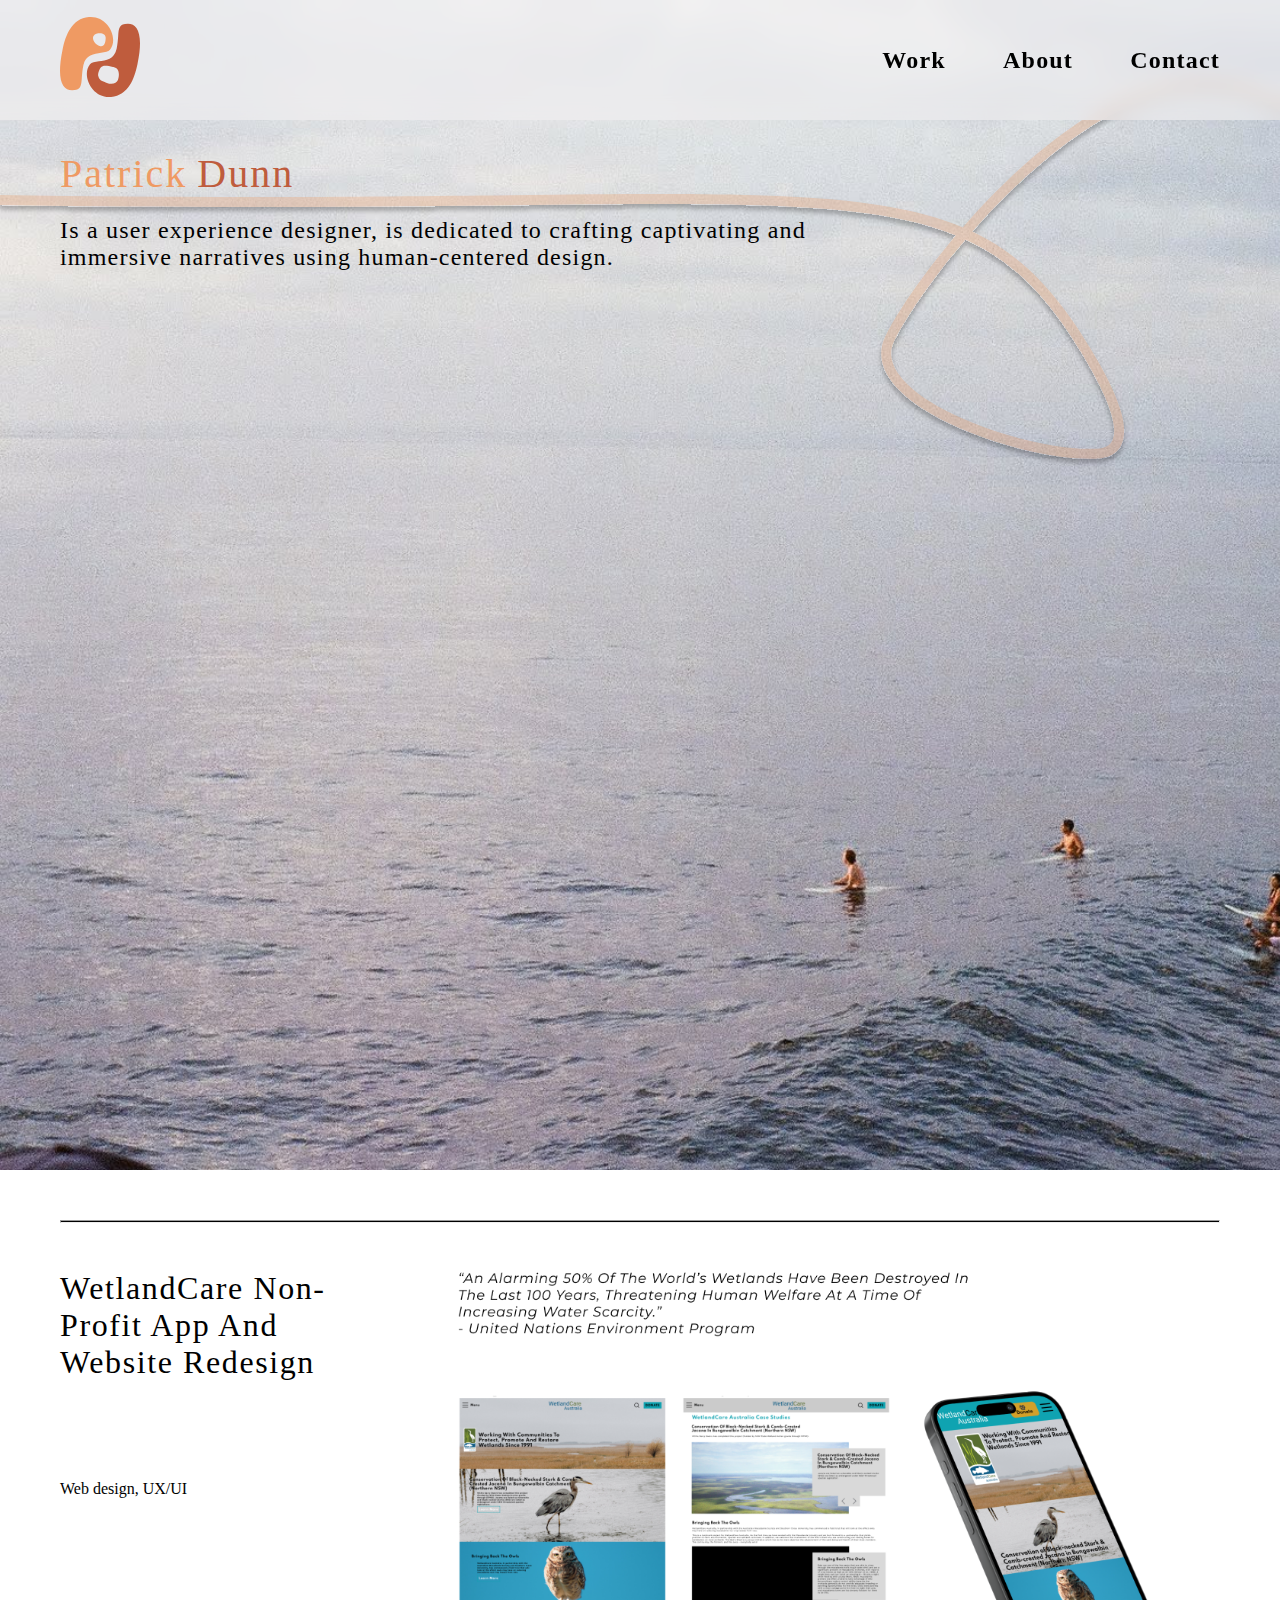
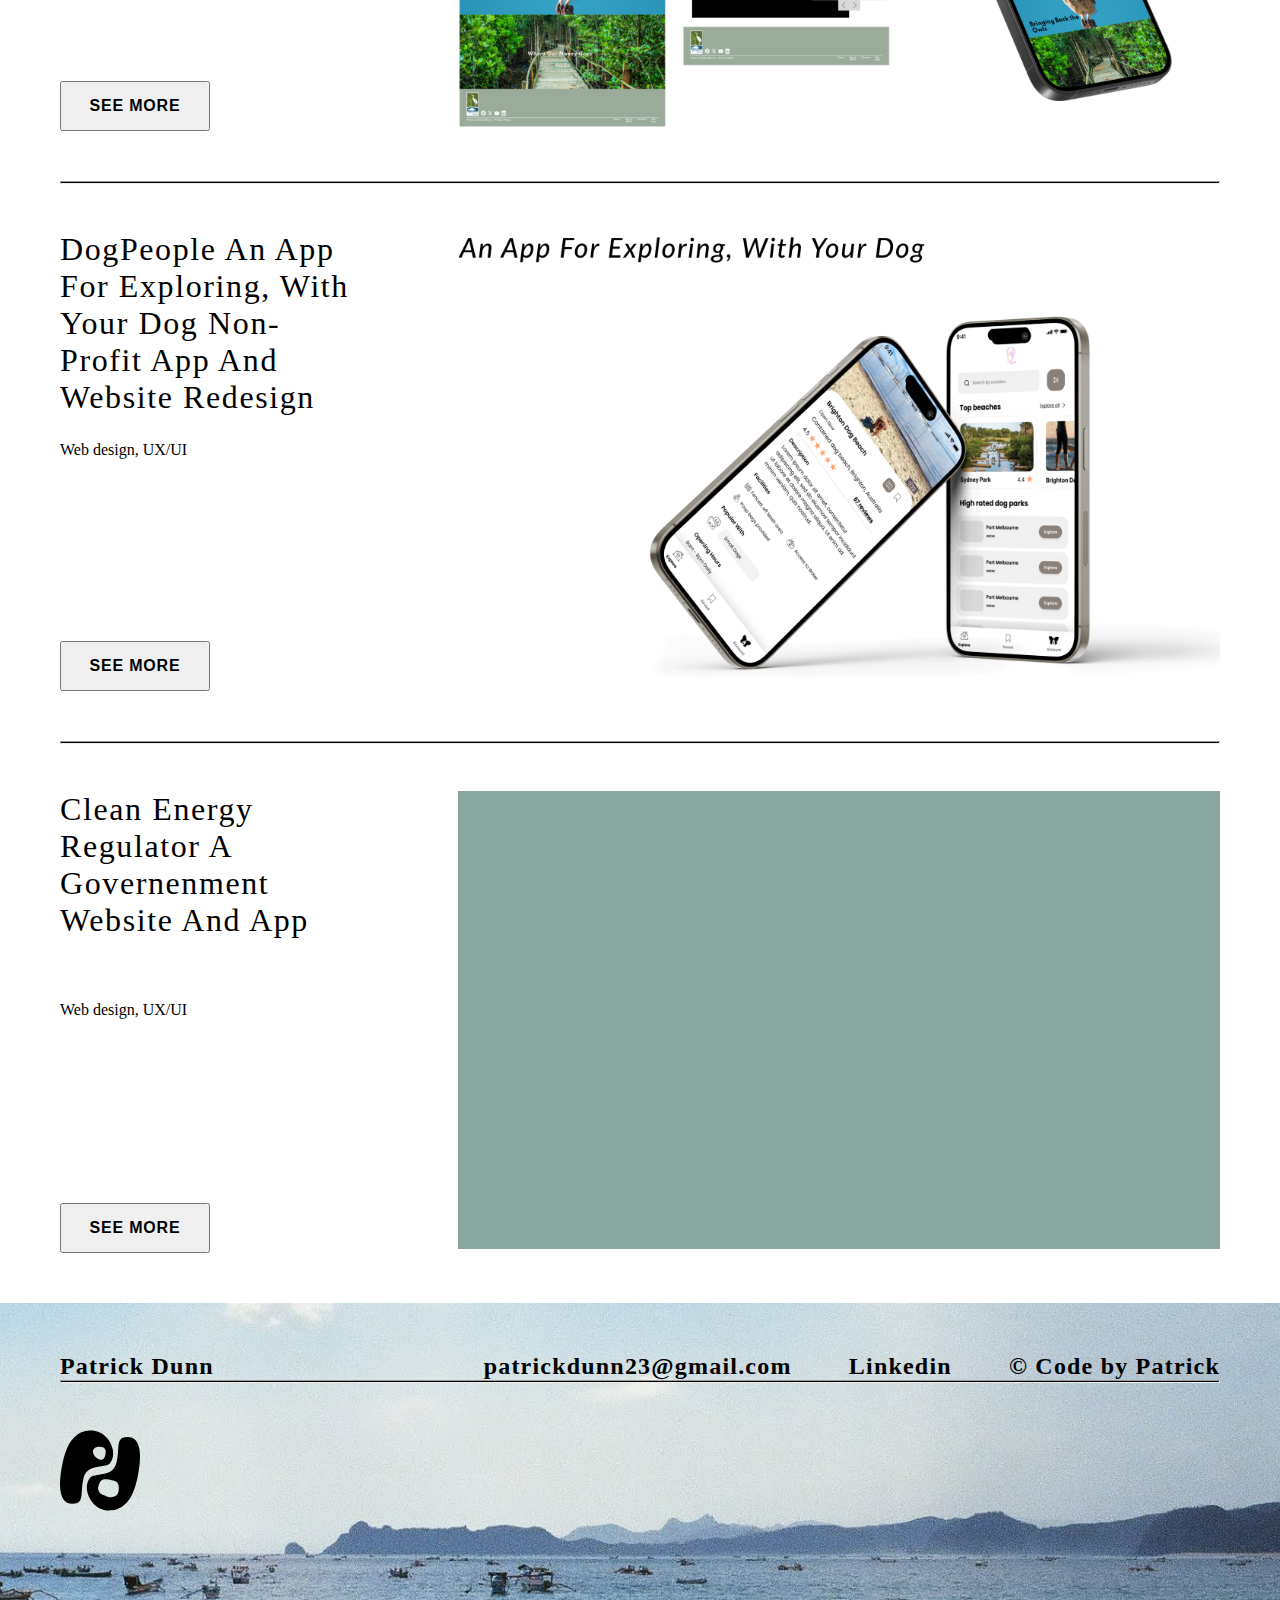
==== commit 73175ed9: "Working Well" ====
--- a/index.html
+++ b/index.html
@@ -104,9 +104,7 @@
         </div>
     </section>
 
-   
-
-          <!--Footer section        -->  
+             <!--Footer section        -->  
           <footer>
             <div class="homefooterBackground">
             <ul class="footername">
@@ -120,16 +118,11 @@
                     </div>
                     <hr class="hrfooter">
                 </ul>
-
-            
             <ul > 
             </ul>
             <div class="footerlogo spinmMe ">
-             
                 <img class="spinMe" src="images/New Logo-Black.svg" alt="">
-            
             </div>
-        
         </footer>
 
         
--- a/css/style.css
+++ b/css/style.css
@@ -33,10 +33,7 @@
     height:120px;
     align-items: center;
 }
-
 a{
-    
-        
        text-decoration: none;
        color: black;
         
@@ -44,6 +41,10 @@
 
 .headerSpacing{
     align-items: center;
+}
+.headerSpacing :hover{
+    animation: spin 0.5s infinite;
+    animation-timing-function: linear;
 }
 
 .head{
@@ -125,11 +126,12 @@
  
 }
 .hometext{
-    width: 700px;
+    max-width: 800px;
     margin-left: 60px;
     transform: translateY(-370px);
     align-items: center;
     flex-shrink: 0;
+    margin-right: 60px;
 }
 
 .headerPadding{
@@ -153,13 +155,12 @@
 .hrabout{
     background-color: black;
     height: 3px;
-    width: 100%;
-    
-}
+    width: 100%; 
+}
+
 .flexContainer{
     display: flex; 
     justify-content: space-between;
-    background-color: #EF9A63;
 }
 
 .metext{
@@ -178,6 +179,7 @@
   }
   .profilePic{
     max-width: 60%;
+    max-height: 60%;
     height: auto;
     align-items: flex-end;
   }
@@ -205,7 +207,12 @@
 }
 
 /* Work Page................. */
-
+.casestudy{
+    width: cover;
+    display: grid;
+    grid-template-columns: 30% 70% ;
+    padding: 2%;
+}
 .caseIntro{
     display: flex; 
     justify-content: space-between;
@@ -227,13 +234,12 @@
     margin-left: 60px;
     margin-right: 60px;
     padding-top: 50px;
-    margin-bottom: 50px;
-    
-}
+    margin-bottom: 50px;  
+}
+
 .gridRows{
     display: grid;
     grid-template-rows:  minmax(auto, 200px) auto 80px;
-   
 }
 
 .caseimage{
@@ -259,7 +265,6 @@
 }
 
 .caseButton{
-  
     display: flex;
     justify-content: flex-start;
     align-items: end;
@@ -324,7 +329,7 @@
     justify-content: flex-start;
     margin-left: 60px;
     margin-top: 50px;
-    width: auto;
+    width: 80px;
 }
 
 .footername{
@@ -338,7 +343,6 @@
     font-weight: 800;
     line-height: normal;
     letter-spacing: 1.2px;
-    text-transform: capitalize;
     margin-left: 60px;
     margin-right: 60px;
 }
@@ -353,7 +357,10 @@
     animation-timing-function: linear;
 
   }
-
+/* Contact Section................. */
+
+
+  /* Animations and media................. */
 @keyframes spin {
     from {transform: rotate(180deg);
   
@@ -362,11 +369,47 @@
   
     }}
 
-    
-/* New header Section................. */
-.casestudy{
-    width: cover;
-    display: grid;
-    grid-template-columns: 30% 70% ;
-    padding: 2%;
-}
+ @media screen and (max-width:600px) {
+    /* Flex changes................. */   
+    .flexContainer{
+            display: flex;
+            flex-direction: column;
+        }
+        .metext{
+            color: black;
+            font-family: Lato;
+            font-size: 24px;
+            font-style: normal;
+            font-weight: 500;
+            line-height: normal;
+            letter-spacing: 1.6px;
+            width: 100%;
+        }
+        
+          .profilePic{
+            max-width: 100%;
+            height: auto;
+            align-items: flex-end;
+          }
+   
+    /* Grid changes................. */
+    .WorkGrid{
+        width: cover;
+        display: grid;
+        grid-template-rows: 100% 100% 100% cover ;
+        grid-template-columns: 1fr;
+        margin-left: 60px;
+        margin-right: 60px;
+        padding-top: 50px;
+        margin-bottom: 50px;  
+    }
+    .caseimage{
+        width: 100%;
+        padding-top: 30px;
+        padding-left: 0px;
+     }
+}
+
+.active{
+    color: #EF9A63;
+}